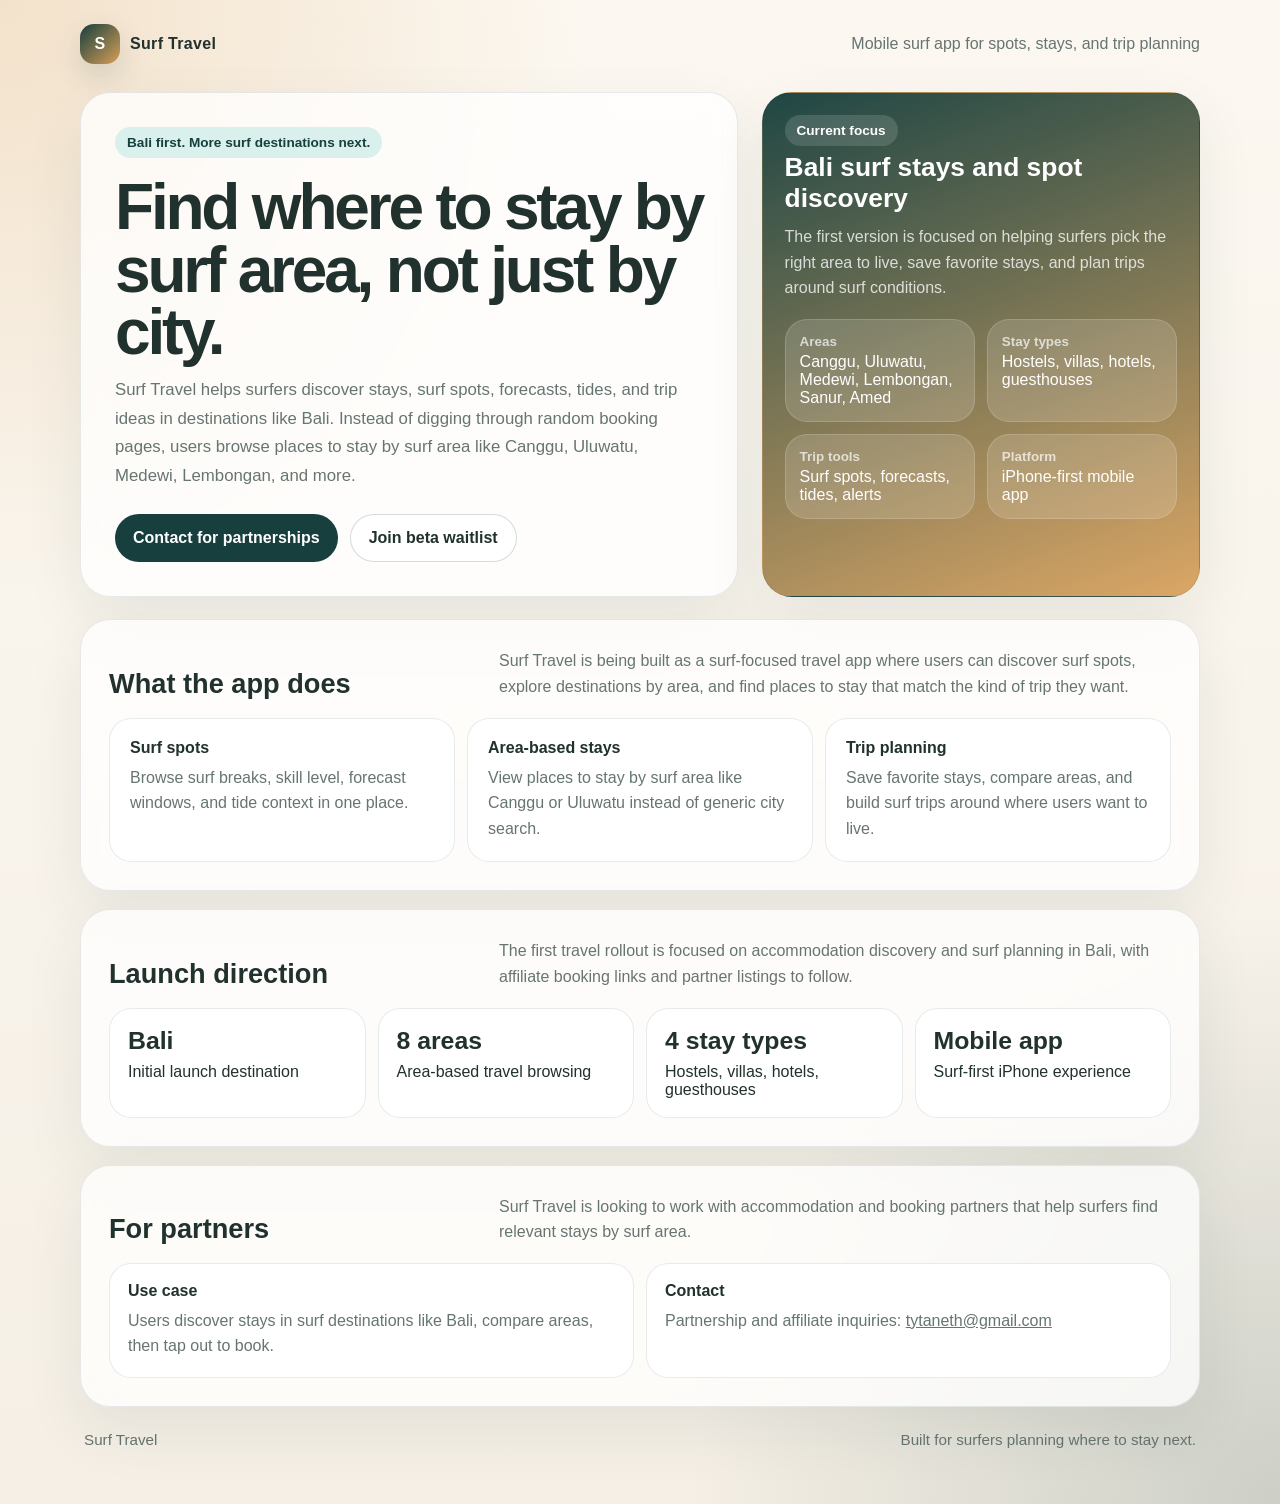
==== docs/index.html @ 9cf69dc7 "Initial commit" ====
<!DOCTYPE html>
<html lang="en">
  <head>
    <meta charset="UTF-8" />
    <meta name="viewport" content="width=device-width, initial-scale=1.0" />
    <title>Surf Travel | Surf stays, spots, and trip planning</title>
    <meta
      name="description"
      content="Surf Travel is a mobile app for discovering surf spots, checking conditions, and finding places to stay by surf area."
    />
    <style>
      :root {
        --sand: #f5efe5;
        --cream: #fcf8f1;
        --ink: #21312e;
        --muted: #667571;
        --sea: #163f3d;
        --foam: #d9f0ec;
        --sun: #d89f58;
        --card: rgba(255, 255, 255, 0.76);
        --line: rgba(22, 63, 61, 0.1);
      }

      * {
        box-sizing: border-box;
      }

      body {
        margin: 0;
        font-family: "Avenir Next", "Helvetica Neue", Helvetica, Arial, sans-serif;
        color: var(--ink);
        background:
          radial-gradient(circle at top left, rgba(216, 159, 88, 0.25), transparent 30%),
          radial-gradient(circle at bottom right, rgba(22, 63, 61, 0.18), transparent 30%),
          linear-gradient(180deg, var(--cream), var(--sand));
      }

      a {
        color: inherit;
      }

      .page {
        width: min(1120px, calc(100% - 32px));
        margin: 0 auto;
        padding: 24px 0 56px;
      }

      .nav {
        display: flex;
        justify-content: space-between;
        align-items: center;
        margin-bottom: 28px;
      }

      .brand {
        display: inline-flex;
        align-items: center;
        gap: 10px;
        font-size: 1rem;
        font-weight: 800;
        letter-spacing: 0.02em;
      }

      .brand-mark {
        width: 40px;
        height: 40px;
        border-radius: 14px;
        display: grid;
        place-items: center;
        color: white;
        background: linear-gradient(135deg, var(--sea), var(--sun));
        box-shadow: 0 12px 30px rgba(22, 63, 61, 0.16);
      }

      .hero {
        display: grid;
        grid-template-columns: 1.2fr 0.8fr;
        gap: 24px;
        align-items: stretch;
      }

      .hero-copy,
      .hero-card,
      .section-card {
        background: var(--card);
        backdrop-filter: blur(14px);
        border: 1px solid var(--line);
        border-radius: 30px;
        box-shadow: 0 24px 60px rgba(22, 63, 61, 0.08);
      }

      .hero-copy {
        padding: 34px;
      }

      .eyebrow {
        display: inline-flex;
        align-items: center;
        gap: 8px;
        padding: 8px 12px;
        border-radius: 999px;
        background: var(--foam);
        color: var(--sea);
        font-size: 0.85rem;
        font-weight: 700;
      }

      h1 {
        margin: 18px 0 12px;
        font-size: clamp(2.35rem, 5vw, 4.6rem);
        line-height: 0.98;
        letter-spacing: -0.05em;
      }

      .hero-copy p {
        margin: 0;
        max-width: 46rem;
        color: var(--muted);
        font-size: 1.05rem;
        line-height: 1.7;
      }

      .hero-actions {
        display: flex;
        gap: 12px;
        flex-wrap: wrap;
        margin-top: 24px;
      }

      .button {
        display: inline-flex;
        align-items: center;
        justify-content: center;
        min-height: 48px;
        padding: 0 18px;
        border-radius: 999px;
        text-decoration: none;
        font-weight: 700;
        transition: transform 0.18s ease;
      }

      .button:hover {
        transform: translateY(-1px);
      }

      .button-primary {
        color: white;
        background: var(--sea);
      }

      .button-secondary {
        border: 1px solid rgba(22, 63, 61, 0.18);
        background: white;
      }

      .hero-card {
        padding: 22px;
        overflow: hidden;
        background:
          linear-gradient(160deg, rgba(22, 63, 61, 0.96), rgba(216, 159, 88, 0.92)),
          var(--card);
        color: white;
      }

      .hero-card h2 {
        margin: 6px 0 10px;
        font-size: 1.65rem;
      }

      .hero-card p {
        margin: 0 0 18px;
        color: rgba(255, 255, 255, 0.78);
        line-height: 1.6;
      }

      .pill-list,
      .stat-grid,
      .feature-grid {
        display: grid;
        gap: 12px;
      }

      .pill-list {
        grid-template-columns: repeat(2, minmax(0, 1fr));
      }

      .pill,
      .stat,
      .feature,
      .mini-card {
        border-radius: 22px;
      }

      .pill {
        padding: 14px;
        background: rgba(255, 255, 255, 0.14);
        border: 1px solid rgba(255, 255, 255, 0.16);
      }

      .pill strong {
        display: block;
        margin-bottom: 4px;
        font-size: 0.84rem;
        opacity: 0.7;
      }

      .sections {
        display: grid;
        gap: 18px;
        margin-top: 22px;
      }

      .section-card {
        padding: 28px;
      }

      .section-title {
        display: flex;
        justify-content: space-between;
        gap: 16px;
        align-items: end;
        margin-bottom: 18px;
      }

      .section-title h3 {
        margin: 0;
        font-size: 1.7rem;
      }

      .section-title p {
        margin: 0;
        color: var(--muted);
        max-width: 42rem;
        line-height: 1.6;
      }

      .feature-grid {
        grid-template-columns: repeat(3, minmax(0, 1fr));
      }

      .feature {
        padding: 20px;
        background: white;
        border: 1px solid var(--line);
      }

      .feature strong,
      .mini-card strong {
        display: block;
        margin-bottom: 8px;
        font-size: 1rem;
      }

      .feature span,
      .mini-card span,
      .note {
        color: var(--muted);
        line-height: 1.6;
      }

      .stat-grid {
        grid-template-columns: repeat(4, minmax(0, 1fr));
      }

      .stat {
        padding: 18px;
        background: white;
        border: 1px solid var(--line);
      }

      .stat strong {
        display: block;
        margin-bottom: 8px;
        font-size: 1.55rem;
      }

      .mini-grid {
        display: grid;
        grid-template-columns: repeat(2, minmax(0, 1fr));
        gap: 12px;
      }

      .mini-card {
        padding: 18px;
        background: white;
        border: 1px solid var(--line);
      }

      .footer {
        display: flex;
        justify-content: space-between;
        gap: 18px;
        align-items: center;
        margin-top: 24px;
        padding: 0 4px;
        color: var(--muted);
        font-size: 0.95rem;
      }

      @media (max-width: 920px) {
        .hero,
        .feature-grid,
        .stat-grid,
        .mini-grid {
          grid-template-columns: 1fr;
        }

        .section-title,
        .footer,
        .nav {
          flex-direction: column;
          align-items: flex-start;
        }

        .pill-list {
          grid-template-columns: 1fr;
        }
      }
    </style>
  </head>
  <body>
    <main class="page">
      <header class="nav">
        <div class="brand">
          <span class="brand-mark">S</span>
          <span>Surf Travel</span>
        </div>
        <div class="note">Mobile surf app for spots, stays, and trip planning</div>
      </header>

      <section class="hero">
        <div class="hero-copy">
          <div class="eyebrow">Bali first. More surf destinations next.</div>
          <h1>Find where to stay by surf area, not just by city.</h1>
          <p>
            Surf Travel helps surfers discover stays, surf spots, forecasts, tides,
            and trip ideas in destinations like Bali. Instead of digging through
            random booking pages, users browse places to stay by surf area like
            Canggu, Uluwatu, Medewi, Lembongan, and more.
          </p>
          <div class="hero-actions">
            <a class="button button-primary" href="mailto:tytaneth@gmail.com">Contact for partnerships</a>
            <a class="button button-secondary" href="mailto:tytaneth@gmail.com?subject=Surf%20Travel%20Beta">Join beta waitlist</a>
          </div>
        </div>

        <aside class="hero-card">
          <div class="eyebrow" style="background: rgba(255,255,255,0.14); color: white;">
            Current focus
          </div>
          <h2>Bali surf stays and spot discovery</h2>
          <p>
            The first version is focused on helping surfers pick the right area to
            live, save favorite stays, and plan trips around surf conditions.
          </p>
          <div class="pill-list">
            <div class="pill">
              <strong>Areas</strong>
              Canggu, Uluwatu, Medewi, Lembongan, Sanur, Amed
            </div>
            <div class="pill">
              <strong>Stay types</strong>
              Hostels, villas, hotels, guesthouses
            </div>
            <div class="pill">
              <strong>Trip tools</strong>
              Surf spots, forecasts, tides, alerts
            </div>
            <div class="pill">
              <strong>Platform</strong>
              iPhone-first mobile app
            </div>
          </div>
        </aside>
      </section>

      <section class="sections">
        <div class="section-card">
          <div class="section-title">
            <div>
              <h3>What the app does</h3>
            </div>
            <p>
              Surf Travel is being built as a surf-focused travel app where users can
              discover surf spots, explore destinations by area, and find places to
              stay that match the kind of trip they want.
            </p>
          </div>
          <div class="feature-grid">
            <article class="feature">
              <strong>Surf spots</strong>
              <span>Browse surf breaks, skill level, forecast windows, and tide context in one place.</span>
            </article>
            <article class="feature">
              <strong>Area-based stays</strong>
              <span>View places to stay by surf area like Canggu or Uluwatu instead of generic city search.</span>
            </article>
            <article class="feature">
              <strong>Trip planning</strong>
              <span>Save favorite stays, compare areas, and build surf trips around where users want to live.</span>
            </article>
          </div>
        </div>

        <div class="section-card">
          <div class="section-title">
            <div>
              <h3>Launch direction</h3>
            </div>
            <p>
              The first travel rollout is focused on accommodation discovery and surf
              planning in Bali, with affiliate booking links and partner listings to
              follow.
            </p>
          </div>
          <div class="stat-grid">
            <div class="stat">
              <strong>Bali</strong>
              <span>Initial launch destination</span>
            </div>
            <div class="stat">
              <strong>8 areas</strong>
              <span>Area-based travel browsing</span>
            </div>
            <div class="stat">
              <strong>4 stay types</strong>
              <span>Hostels, villas, hotels, guesthouses</span>
            </div>
            <div class="stat">
              <strong>Mobile app</strong>
              <span>Surf-first iPhone experience</span>
            </div>
          </div>
        </div>

        <div class="section-card">
          <div class="section-title">
            <div>
              <h3>For partners</h3>
            </div>
            <p>
              Surf Travel is looking to work with accommodation and booking partners
              that help surfers find relevant stays by surf area.
            </p>
          </div>
          <div class="mini-grid">
            <div class="mini-card">
              <strong>Use case</strong>
              <span>
                Users discover stays in surf destinations like Bali, compare areas,
                then tap out to book.
              </span>
            </div>
            <div class="mini-card">
              <strong>Contact</strong>
              <span>
                Partnership and affiliate inquiries:
                <a href="mailto:tytaneth@gmail.com">tytaneth@gmail.com</a>
              </span>
            </div>
          </div>
        </div>
      </section>

      <footer class="footer">
        <span>Surf Travel</span>
        <span>Built for surfers planning where to stay next.</span>
      </footer>
    </main>
  </body>
</html>
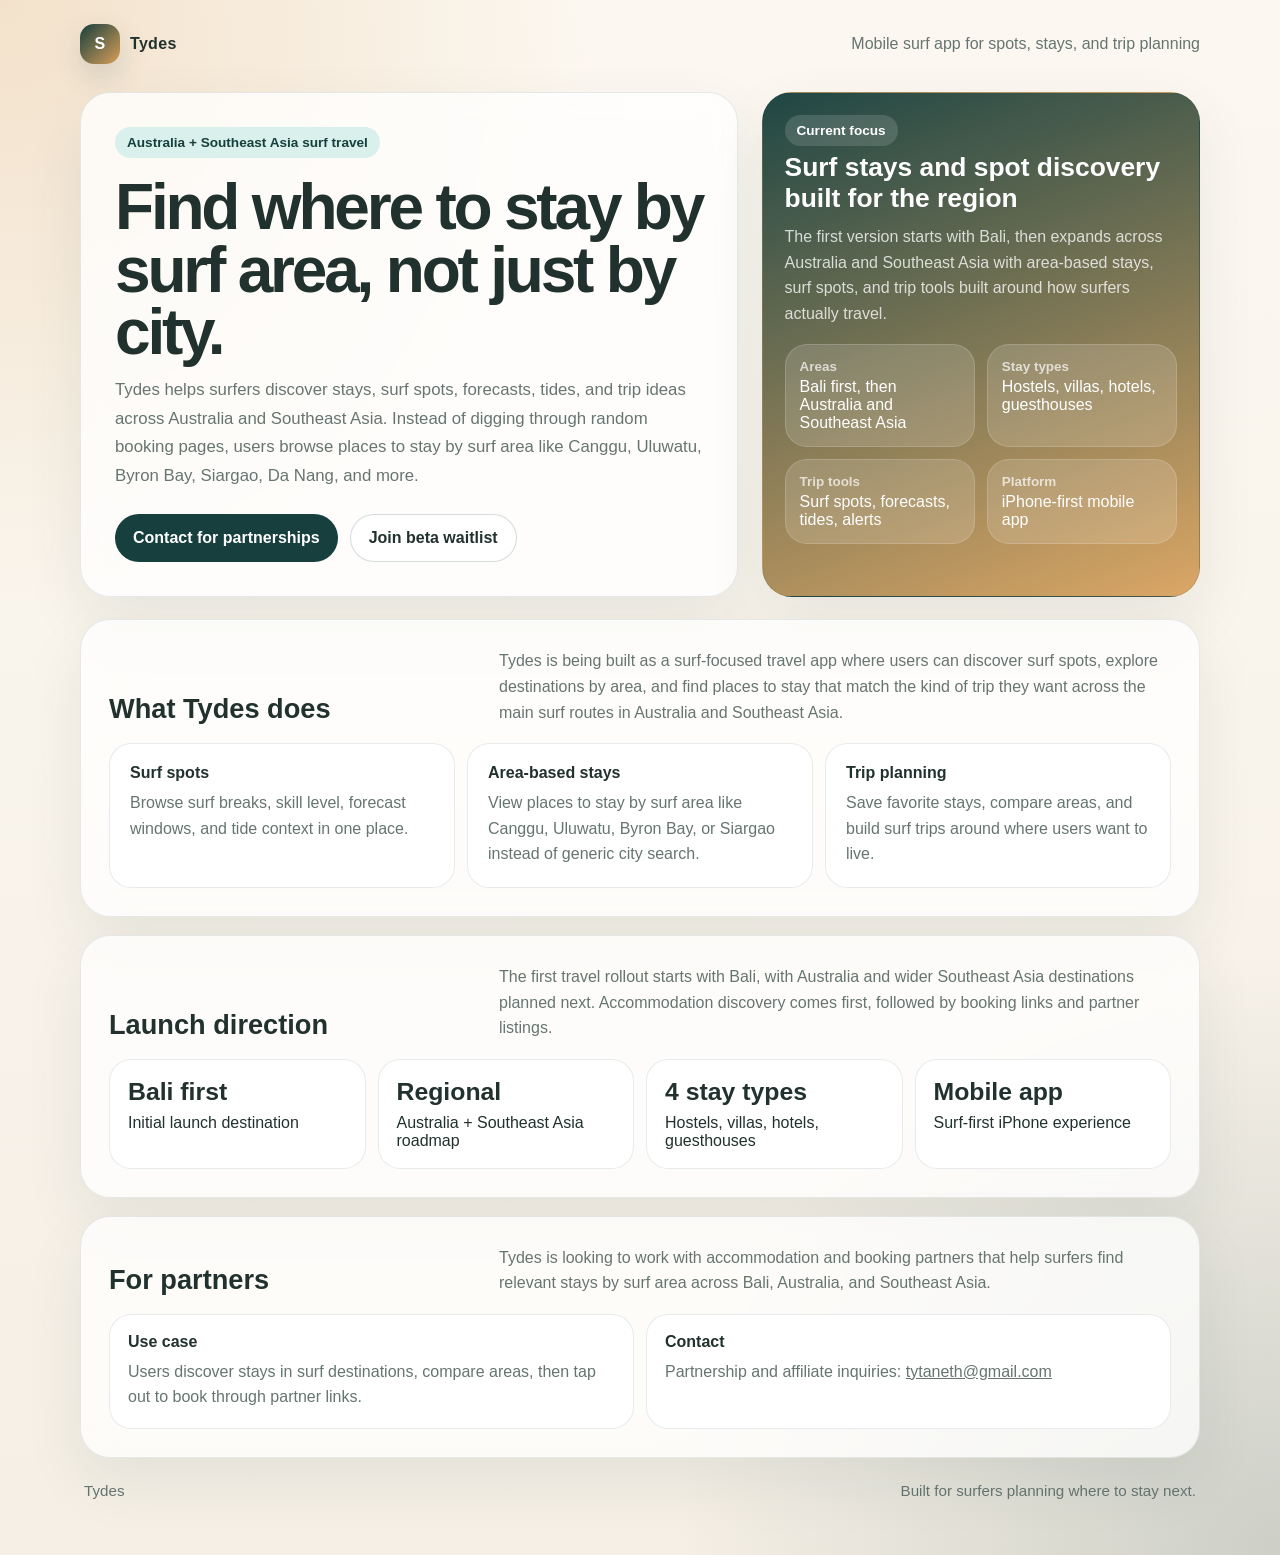
==== commit fba9281c: "Update landing page copy for regional launch" ====
--- a/docs/index.html
+++ b/docs/index.html
@@ -3,10 +3,10 @@
   <head>
     <meta charset="UTF-8" />
     <meta name="viewport" content="width=device-width, initial-scale=1.0" />
-    <title>Surf Travel | Surf stays, spots, and trip planning</title>
+    <title>Tydes | Surf stays, spots, and trip planning</title>
     <meta
       name="description"
-      content="Surf Travel is a mobile app for discovering surf spots, checking conditions, and finding places to stay by surf area."
+      content="Tydes is a mobile app for discovering surf spots, checking conditions, and finding places to stay across Australia and Southeast Asia."
     />
     <style>
       :root {
@@ -323,20 +323,20 @@
       <header class="nav">
         <div class="brand">
           <span class="brand-mark">S</span>
-          <span>Surf Travel</span>
+          <span>Tydes</span>
         </div>
         <div class="note">Mobile surf app for spots, stays, and trip planning</div>
       </header>
 
       <section class="hero">
         <div class="hero-copy">
-          <div class="eyebrow">Bali first. More surf destinations next.</div>
+          <div class="eyebrow">Australia + Southeast Asia surf travel</div>
           <h1>Find where to stay by surf area, not just by city.</h1>
           <p>
-            Surf Travel helps surfers discover stays, surf spots, forecasts, tides,
-            and trip ideas in destinations like Bali. Instead of digging through
-            random booking pages, users browse places to stay by surf area like
-            Canggu, Uluwatu, Medewi, Lembongan, and more.
+            Tydes helps surfers discover stays, surf spots, forecasts, tides, and
+            trip ideas across Australia and Southeast Asia. Instead of digging
+            through random booking pages, users browse places to stay by surf area
+            like Canggu, Uluwatu, Byron Bay, Siargao, Da Nang, and more.
           </p>
           <div class="hero-actions">
             <a class="button button-primary" href="mailto:tytaneth@gmail.com">Contact for partnerships</a>
@@ -348,15 +348,16 @@
           <div class="eyebrow" style="background: rgba(255,255,255,0.14); color: white;">
             Current focus
           </div>
-          <h2>Bali surf stays and spot discovery</h2>
+          <h2>Surf stays and spot discovery built for the region</h2>
           <p>
-            The first version is focused on helping surfers pick the right area to
-            live, save favorite stays, and plan trips around surf conditions.
+            The first version starts with Bali, then expands across Australia and
+            Southeast Asia with area-based stays, surf spots, and trip tools built
+            around how surfers actually travel.
           </p>
           <div class="pill-list">
             <div class="pill">
               <strong>Areas</strong>
-              Canggu, Uluwatu, Medewi, Lembongan, Sanur, Amed
+              Bali first, then Australia and Southeast Asia
             </div>
             <div class="pill">
               <strong>Stay types</strong>
@@ -378,12 +379,13 @@
         <div class="section-card">
           <div class="section-title">
             <div>
-              <h3>What the app does</h3>
+              <h3>What Tydes does</h3>
             </div>
             <p>
-              Surf Travel is being built as a surf-focused travel app where users can
+              Tydes is being built as a surf-focused travel app where users can
               discover surf spots, explore destinations by area, and find places to
-              stay that match the kind of trip they want.
+              stay that match the kind of trip they want across the main surf routes
+              in Australia and Southeast Asia.
             </p>
           </div>
           <div class="feature-grid">
@@ -393,7 +395,7 @@
             </article>
             <article class="feature">
               <strong>Area-based stays</strong>
-              <span>View places to stay by surf area like Canggu or Uluwatu instead of generic city search.</span>
+              <span>View places to stay by surf area like Canggu, Uluwatu, Byron Bay, or Siargao instead of generic city search.</span>
             </article>
             <article class="feature">
               <strong>Trip planning</strong>
@@ -408,19 +410,19 @@
               <h3>Launch direction</h3>
             </div>
             <p>
-              The first travel rollout is focused on accommodation discovery and surf
-              planning in Bali, with affiliate booking links and partner listings to
-              follow.
+              The first travel rollout starts with Bali, with Australia and wider
+              Southeast Asia destinations planned next. Accommodation discovery comes
+              first, followed by booking links and partner listings.
             </p>
           </div>
           <div class="stat-grid">
             <div class="stat">
-              <strong>Bali</strong>
+              <strong>Bali first</strong>
               <span>Initial launch destination</span>
             </div>
             <div class="stat">
-              <strong>8 areas</strong>
-              <span>Area-based travel browsing</span>
+              <strong>Regional</strong>
+              <span>Australia + Southeast Asia roadmap</span>
             </div>
             <div class="stat">
               <strong>4 stay types</strong>
@@ -439,16 +441,17 @@
               <h3>For partners</h3>
             </div>
             <p>
-              Surf Travel is looking to work with accommodation and booking partners
-              that help surfers find relevant stays by surf area.
+              Tydes is looking to work with accommodation and booking partners that
+              help surfers find relevant stays by surf area across Bali, Australia,
+              and Southeast Asia.
             </p>
           </div>
           <div class="mini-grid">
             <div class="mini-card">
               <strong>Use case</strong>
               <span>
-                Users discover stays in surf destinations like Bali, compare areas,
-                then tap out to book.
+                Users discover stays in surf destinations, compare areas, then tap
+                out to book through partner links.
               </span>
             </div>
             <div class="mini-card">
@@ -463,7 +466,7 @@
       </section>
 
       <footer class="footer">
-        <span>Surf Travel</span>
+        <span>Tydes</span>
         <span>Built for surfers planning where to stay next.</span>
       </footer>
     </main>
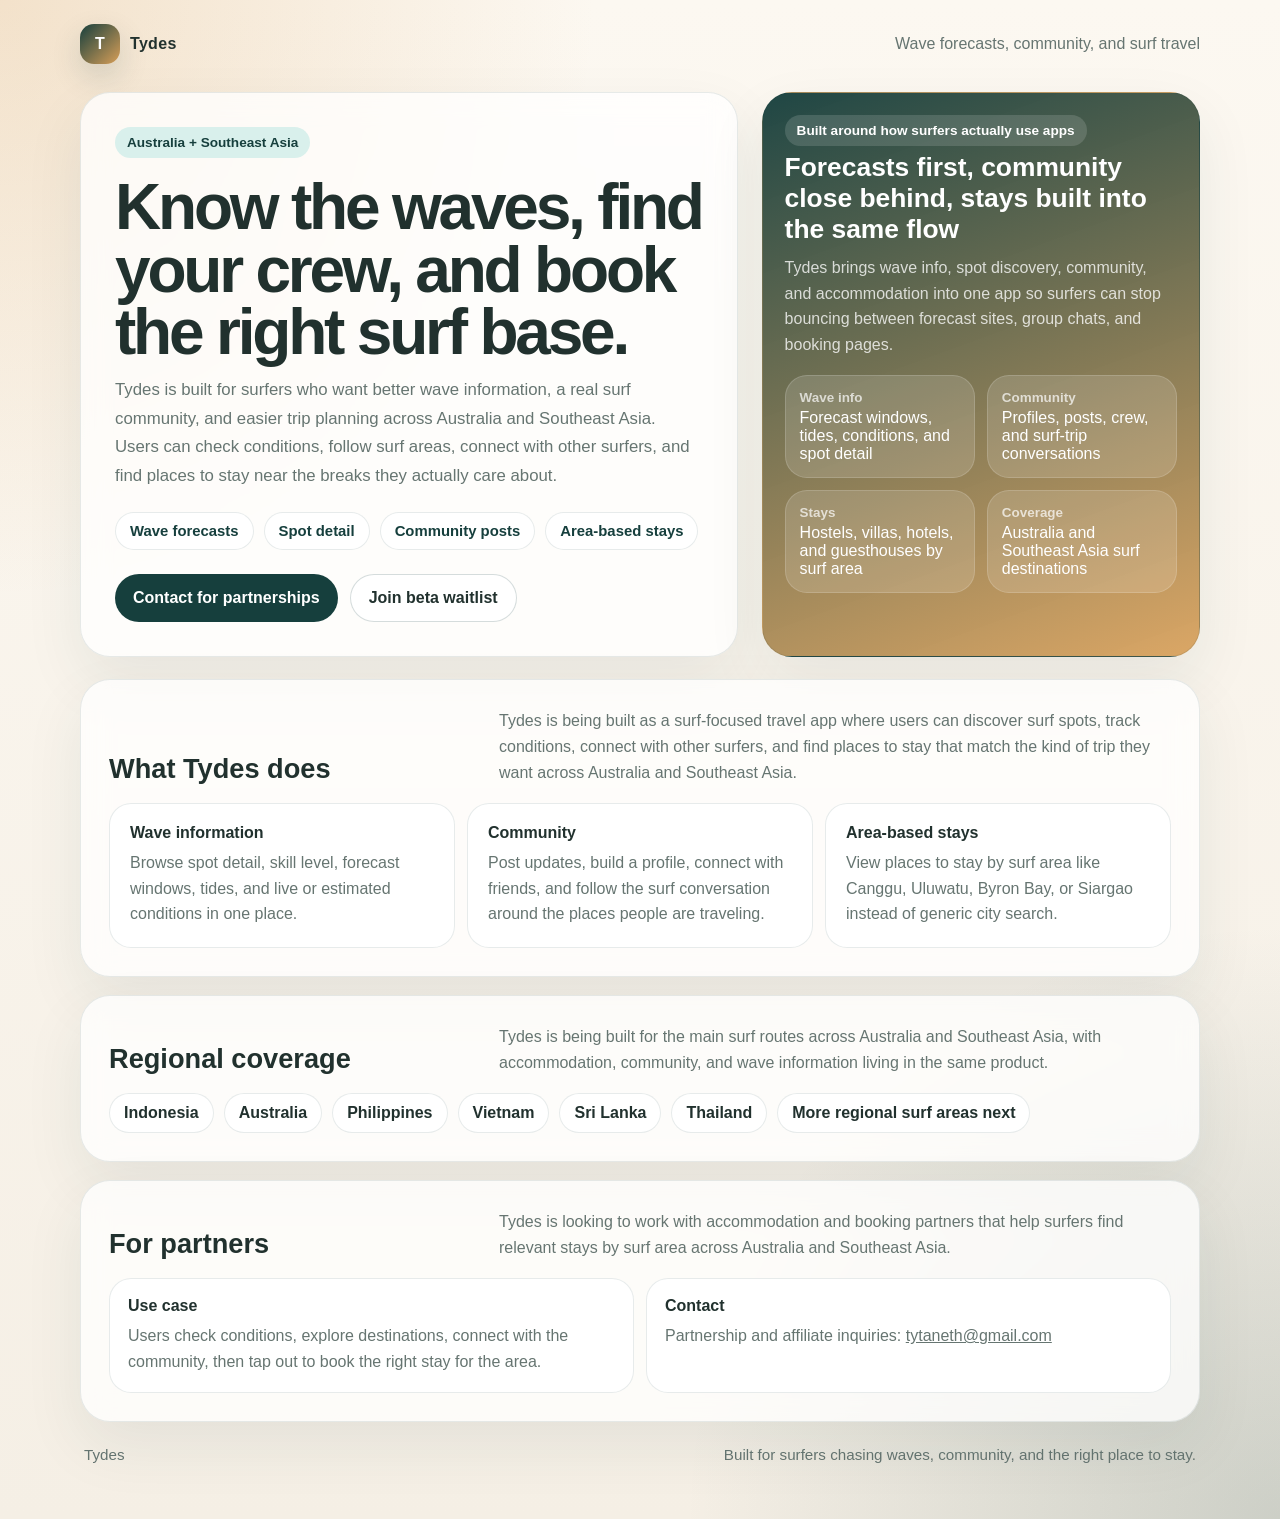
==== commit 9398ecd8: "Refine Tydes landing page messaging" ====
--- a/docs/index.html
+++ b/docs/index.html
@@ -3,10 +3,10 @@
   <head>
     <meta charset="UTF-8" />
     <meta name="viewport" content="width=device-width, initial-scale=1.0" />
-    <title>Tydes | Surf stays, spots, and trip planning</title>
+    <title>Tydes | Surf forecasts, community, and stays</title>
     <meta
       name="description"
-      content="Tydes is a mobile app for discovering surf spots, checking conditions, and finding places to stay across Australia and Southeast Asia."
+      content="Tydes is a surf app for wave forecasts, spot discovery, community, and stays across Australia and Southeast Asia."
     />
     <style>
       :root {
@@ -120,6 +120,23 @@
         line-height: 1.7;
       }
 
+      .hero-points {
+        display: flex;
+        gap: 10px;
+        flex-wrap: wrap;
+        margin-top: 22px;
+      }
+
+      .hero-point {
+        padding: 10px 14px;
+        border-radius: 999px;
+        background: white;
+        border: 1px solid var(--line);
+        font-size: 0.93rem;
+        font-weight: 700;
+        color: var(--sea);
+      }
+
       .hero-actions {
         display: flex;
         gap: 12px;
@@ -286,6 +303,20 @@
         border: 1px solid var(--line);
       }
 
+      .coverage-list {
+        display: flex;
+        flex-wrap: wrap;
+        gap: 10px;
+      }
+
+      .coverage-chip {
+        padding: 10px 14px;
+        border-radius: 999px;
+        background: white;
+        border: 1px solid var(--line);
+        font-weight: 700;
+      }
+
       .footer {
         display: flex;
         justify-content: space-between;
@@ -322,54 +353,61 @@
     <main class="page">
       <header class="nav">
         <div class="brand">
-          <span class="brand-mark">S</span>
+          <span class="brand-mark">T</span>
           <span>Tydes</span>
         </div>
-        <div class="note">Mobile surf app for spots, stays, and trip planning</div>
+        <div class="note">Wave forecasts, community, and surf travel</div>
       </header>
 
       <section class="hero">
         <div class="hero-copy">
-          <div class="eyebrow">Australia + Southeast Asia surf travel</div>
-          <h1>Find where to stay by surf area, not just by city.</h1>
+          <div class="eyebrow">Australia + Southeast Asia</div>
+          <h1>Know the waves, find your crew, and book the right surf base.</h1>
           <p>
-            Tydes helps surfers discover stays, surf spots, forecasts, tides, and
-            trip ideas across Australia and Southeast Asia. Instead of digging
-            through random booking pages, users browse places to stay by surf area
-            like Canggu, Uluwatu, Byron Bay, Siargao, Da Nang, and more.
+            Tydes is built for surfers who want better wave information, a real
+            surf community, and easier trip planning across Australia and Southeast
+            Asia. Users can check conditions, follow surf areas, connect with other
+            surfers, and find places to stay near the breaks they actually care
+            about.
           </p>
+          <div class="hero-points">
+            <span class="hero-point">Wave forecasts</span>
+            <span class="hero-point">Spot detail</span>
+            <span class="hero-point">Community posts</span>
+            <span class="hero-point">Area-based stays</span>
+          </div>
           <div class="hero-actions">
             <a class="button button-primary" href="mailto:tytaneth@gmail.com">Contact for partnerships</a>
-            <a class="button button-secondary" href="mailto:tytaneth@gmail.com?subject=Surf%20Travel%20Beta">Join beta waitlist</a>
+            <a class="button button-secondary" href="mailto:tytaneth@gmail.com?subject=Tydes%20Beta">Join beta waitlist</a>
           </div>
         </div>
 
         <aside class="hero-card">
           <div class="eyebrow" style="background: rgba(255,255,255,0.14); color: white;">
-            Current focus
-          </div>
-          <h2>Surf stays and spot discovery built for the region</h2>
+            Built around how surfers actually use apps
+          </div>
+          <h2>Forecasts first, community close behind, stays built into the same flow</h2>
           <p>
-            The first version starts with Bali, then expands across Australia and
-            Southeast Asia with area-based stays, surf spots, and trip tools built
-            around how surfers actually travel.
+            Tydes brings wave info, spot discovery, community, and accommodation
+            into one app so surfers can stop bouncing between forecast sites, group
+            chats, and booking pages.
           </p>
           <div class="pill-list">
             <div class="pill">
-              <strong>Areas</strong>
-              Bali first, then Australia and Southeast Asia
+              <strong>Wave info</strong>
+              Forecast windows, tides, conditions, and spot detail
             </div>
             <div class="pill">
-              <strong>Stay types</strong>
-              Hostels, villas, hotels, guesthouses
+              <strong>Community</strong>
+              Profiles, posts, crew, and surf-trip conversations
             </div>
             <div class="pill">
-              <strong>Trip tools</strong>
-              Surf spots, forecasts, tides, alerts
+              <strong>Stays</strong>
+              Hostels, villas, hotels, and guesthouses by surf area
             </div>
             <div class="pill">
-              <strong>Platform</strong>
-              iPhone-first mobile app
+              <strong>Coverage</strong>
+              Australia and Southeast Asia surf destinations
             </div>
           </div>
         </aside>
@@ -383,55 +421,46 @@
             </div>
             <p>
               Tydes is being built as a surf-focused travel app where users can
-              discover surf spots, explore destinations by area, and find places to
-              stay that match the kind of trip they want across the main surf routes
-              in Australia and Southeast Asia.
+              discover surf spots, track conditions, connect with other surfers,
+              and find places to stay that match the kind of trip they want across
+              Australia and Southeast Asia.
             </p>
           </div>
           <div class="feature-grid">
             <article class="feature">
-              <strong>Surf spots</strong>
-              <span>Browse surf breaks, skill level, forecast windows, and tide context in one place.</span>
+              <strong>Wave information</strong>
+              <span>Browse spot detail, skill level, forecast windows, tides, and live or estimated conditions in one place.</span>
+            </article>
+            <article class="feature">
+              <strong>Community</strong>
+              <span>Post updates, build a profile, connect with friends, and follow the surf conversation around the places people are traveling.</span>
             </article>
             <article class="feature">
               <strong>Area-based stays</strong>
               <span>View places to stay by surf area like Canggu, Uluwatu, Byron Bay, or Siargao instead of generic city search.</span>
             </article>
-            <article class="feature">
-              <strong>Trip planning</strong>
-              <span>Save favorite stays, compare areas, and build surf trips around where users want to live.</span>
-            </article>
           </div>
         </div>
 
         <div class="section-card">
           <div class="section-title">
             <div>
-              <h3>Launch direction</h3>
+              <h3>Regional coverage</h3>
             </div>
             <p>
-              The first travel rollout starts with Bali, with Australia and wider
-              Southeast Asia destinations planned next. Accommodation discovery comes
-              first, followed by booking links and partner listings.
+              Tydes is being built for the main surf routes across Australia and
+              Southeast Asia, with accommodation, community, and wave information
+              living in the same product.
             </p>
           </div>
-          <div class="stat-grid">
-            <div class="stat">
-              <strong>Bali first</strong>
-              <span>Initial launch destination</span>
-            </div>
-            <div class="stat">
-              <strong>Regional</strong>
-              <span>Australia + Southeast Asia roadmap</span>
-            </div>
-            <div class="stat">
-              <strong>4 stay types</strong>
-              <span>Hostels, villas, hotels, guesthouses</span>
-            </div>
-            <div class="stat">
-              <strong>Mobile app</strong>
-              <span>Surf-first iPhone experience</span>
-            </div>
+          <div class="coverage-list">
+            <span class="coverage-chip">Indonesia</span>
+            <span class="coverage-chip">Australia</span>
+            <span class="coverage-chip">Philippines</span>
+            <span class="coverage-chip">Vietnam</span>
+            <span class="coverage-chip">Sri Lanka</span>
+            <span class="coverage-chip">Thailand</span>
+            <span class="coverage-chip">More regional surf areas next</span>
           </div>
         </div>
 
@@ -442,16 +471,16 @@
             </div>
             <p>
               Tydes is looking to work with accommodation and booking partners that
-              help surfers find relevant stays by surf area across Bali, Australia,
-              and Southeast Asia.
+              help surfers find relevant stays by surf area across Australia and
+              Southeast Asia.
             </p>
           </div>
           <div class="mini-grid">
             <div class="mini-card">
               <strong>Use case</strong>
               <span>
-                Users discover stays in surf destinations, compare areas, then tap
-                out to book through partner links.
+                Users check conditions, explore destinations, connect with the
+                community, then tap out to book the right stay for the area.
               </span>
             </div>
             <div class="mini-card">
@@ -467,7 +496,7 @@
 
       <footer class="footer">
         <span>Tydes</span>
-        <span>Built for surfers planning where to stay next.</span>
+        <span>Built for surfers chasing waves, community, and the right place to stay.</span>
       </footer>
     </main>
   </body>
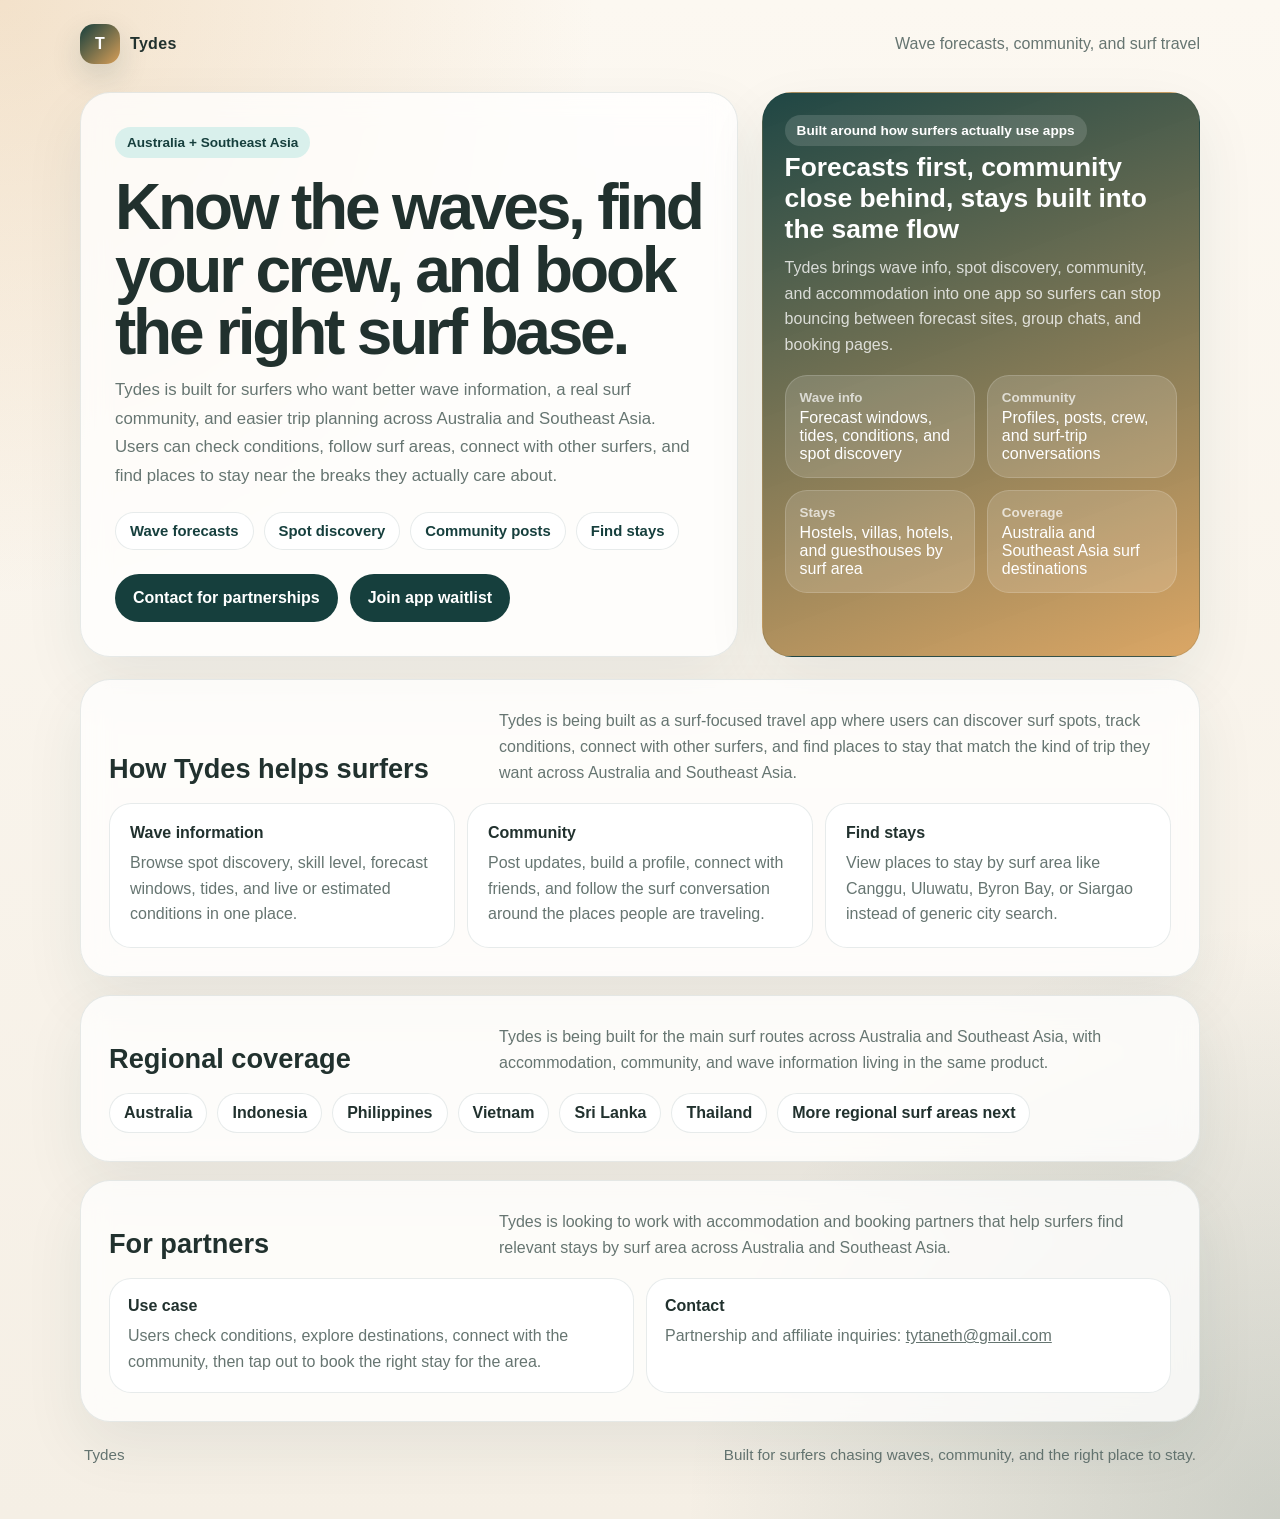
==== commit 7cc94cfc: "Refine landing page wording" ====
--- a/docs/index.html
+++ b/docs/index.html
@@ -166,8 +166,8 @@
       }
 
       .button-secondary {
-        border: 1px solid rgba(22, 63, 61, 0.18);
-        background: white;
+        color: white;
+        background: var(--sea);
       }
 
       .hero-card {
@@ -372,13 +372,13 @@
           </p>
           <div class="hero-points">
             <span class="hero-point">Wave forecasts</span>
-            <span class="hero-point">Spot detail</span>
+            <span class="hero-point">Spot discovery</span>
             <span class="hero-point">Community posts</span>
-            <span class="hero-point">Area-based stays</span>
+            <span class="hero-point">Find stays</span>
           </div>
           <div class="hero-actions">
             <a class="button button-primary" href="mailto:tytaneth@gmail.com">Contact for partnerships</a>
-            <a class="button button-secondary" href="mailto:tytaneth@gmail.com?subject=Tydes%20Beta">Join beta waitlist</a>
+            <a class="button button-secondary" href="mailto:tytaneth@gmail.com?subject=Tydes%20App%20Waitlist">Join app waitlist</a>
           </div>
         </div>
 
@@ -395,7 +395,7 @@
           <div class="pill-list">
             <div class="pill">
               <strong>Wave info</strong>
-              Forecast windows, tides, conditions, and spot detail
+              Forecast windows, tides, conditions, and spot discovery
             </div>
             <div class="pill">
               <strong>Community</strong>
@@ -417,7 +417,7 @@
         <div class="section-card">
           <div class="section-title">
             <div>
-              <h3>What Tydes does</h3>
+              <h3>How Tydes helps surfers</h3>
             </div>
             <p>
               Tydes is being built as a surf-focused travel app where users can
@@ -429,14 +429,14 @@
           <div class="feature-grid">
             <article class="feature">
               <strong>Wave information</strong>
-              <span>Browse spot detail, skill level, forecast windows, tides, and live or estimated conditions in one place.</span>
+              <span>Browse spot discovery, skill level, forecast windows, tides, and live or estimated conditions in one place.</span>
             </article>
             <article class="feature">
               <strong>Community</strong>
               <span>Post updates, build a profile, connect with friends, and follow the surf conversation around the places people are traveling.</span>
             </article>
             <article class="feature">
-              <strong>Area-based stays</strong>
+              <strong>Find stays</strong>
               <span>View places to stay by surf area like Canggu, Uluwatu, Byron Bay, or Siargao instead of generic city search.</span>
             </article>
           </div>
@@ -454,8 +454,8 @@
             </p>
           </div>
           <div class="coverage-list">
+            <span class="coverage-chip">Australia</span>
             <span class="coverage-chip">Indonesia</span>
-            <span class="coverage-chip">Australia</span>
             <span class="coverage-chip">Philippines</span>
             <span class="coverage-chip">Vietnam</span>
             <span class="coverage-chip">Sri Lanka</span>
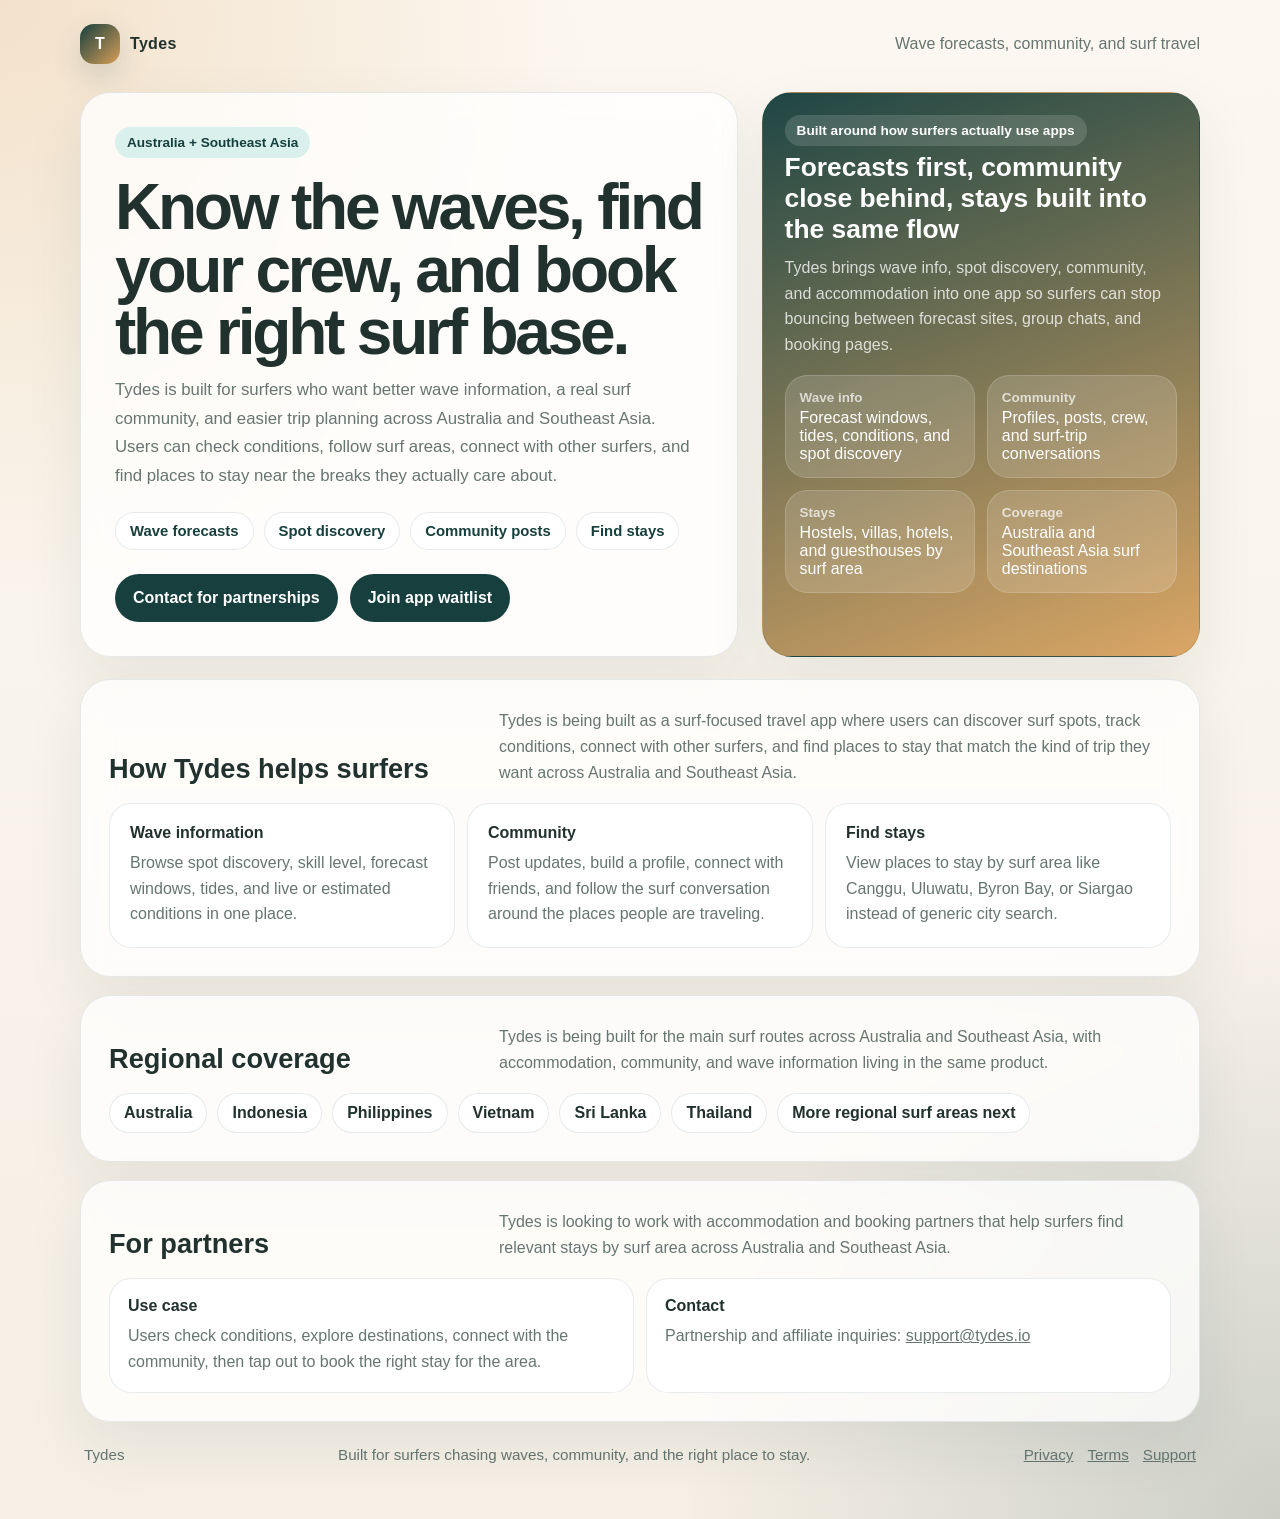
==== commit 37ce6f8c: "Add public legal and support pages" ====
--- a/docs/index.html
+++ b/docs/index.html
@@ -328,6 +328,12 @@
         font-size: 0.95rem;
       }
 
+      .footer-links {
+        display: flex;
+        gap: 14px;
+        flex-wrap: wrap;
+      }
+
       @media (max-width: 920px) {
         .hero,
         .feature-grid,
@@ -377,8 +383,8 @@
             <span class="hero-point">Find stays</span>
           </div>
           <div class="hero-actions">
-            <a class="button button-primary" href="mailto:tytaneth@gmail.com">Contact for partnerships</a>
-            <a class="button button-secondary" href="mailto:tytaneth@gmail.com?subject=Tydes%20App%20Waitlist">Join app waitlist</a>
+            <a class="button button-primary" href="mailto:support@tydes.io?subject=Tydes%20partnerships">Contact for partnerships</a>
+            <a class="button button-secondary" href="mailto:support@tydes.io?subject=Tydes%20App%20Waitlist">Join app waitlist</a>
           </div>
         </div>
 
@@ -487,7 +493,7 @@
               <strong>Contact</strong>
               <span>
                 Partnership and affiliate inquiries:
-                <a href="mailto:tytaneth@gmail.com">tytaneth@gmail.com</a>
+                <a href="mailto:support@tydes.io?subject=Tydes%20partnerships">support@tydes.io</a>
               </span>
             </div>
           </div>
@@ -497,6 +503,11 @@
       <footer class="footer">
         <span>Tydes</span>
         <span>Built for surfers chasing waves, community, and the right place to stay.</span>
+        <div class="footer-links">
+          <a href="/privacy">Privacy</a>
+          <a href="/terms">Terms</a>
+          <a href="/support">Support</a>
+        </div>
       </footer>
     </main>
   </body>
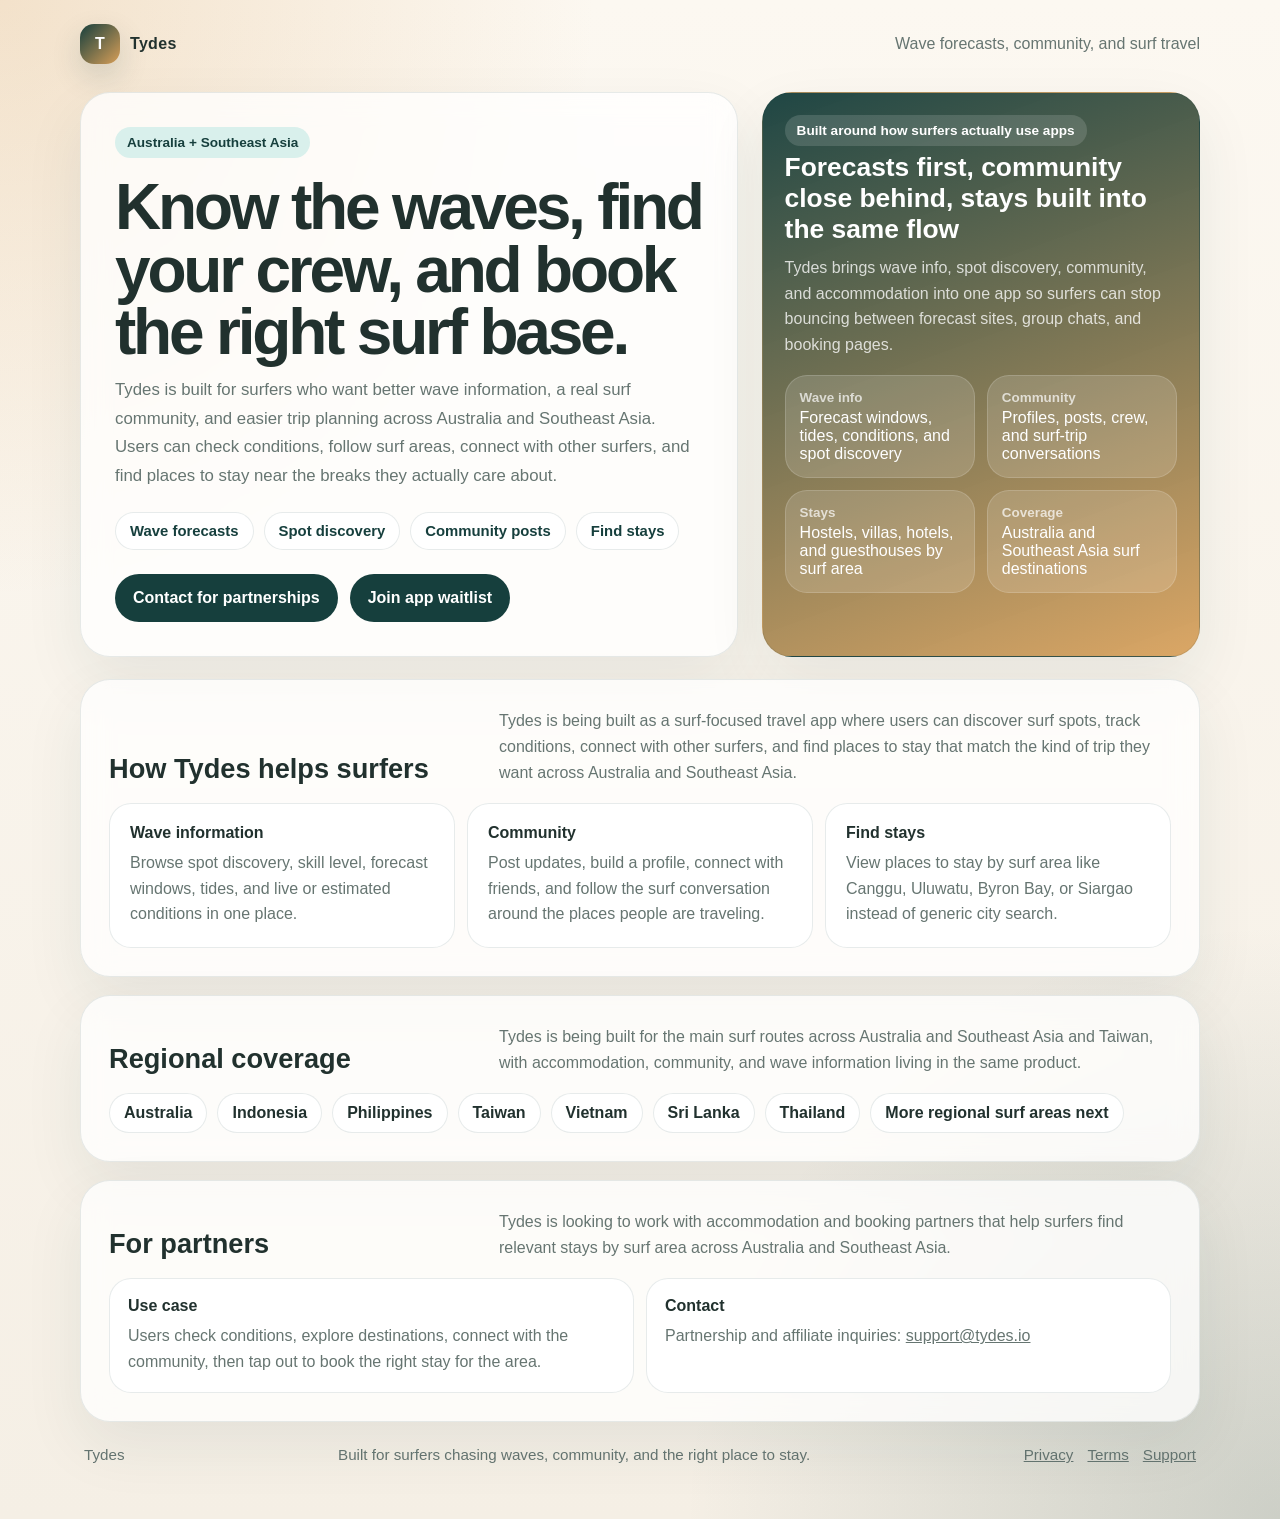
==== commit 6c3cdeeb: "Add Taiwan surf coverage and lighten navigation" ====
--- a/docs/index.html
+++ b/docs/index.html
@@ -455,7 +455,7 @@
             </div>
             <p>
               Tydes is being built for the main surf routes across Australia and
-              Southeast Asia, with accommodation, community, and wave information
+              Southeast Asia and Taiwan, with accommodation, community, and wave information
               living in the same product.
             </p>
           </div>
@@ -463,6 +463,7 @@
             <span class="coverage-chip">Australia</span>
             <span class="coverage-chip">Indonesia</span>
             <span class="coverage-chip">Philippines</span>
+            <span class="coverage-chip">Taiwan</span>
             <span class="coverage-chip">Vietnam</span>
             <span class="coverage-chip">Sri Lanka</span>
             <span class="coverage-chip">Thailand</span>
